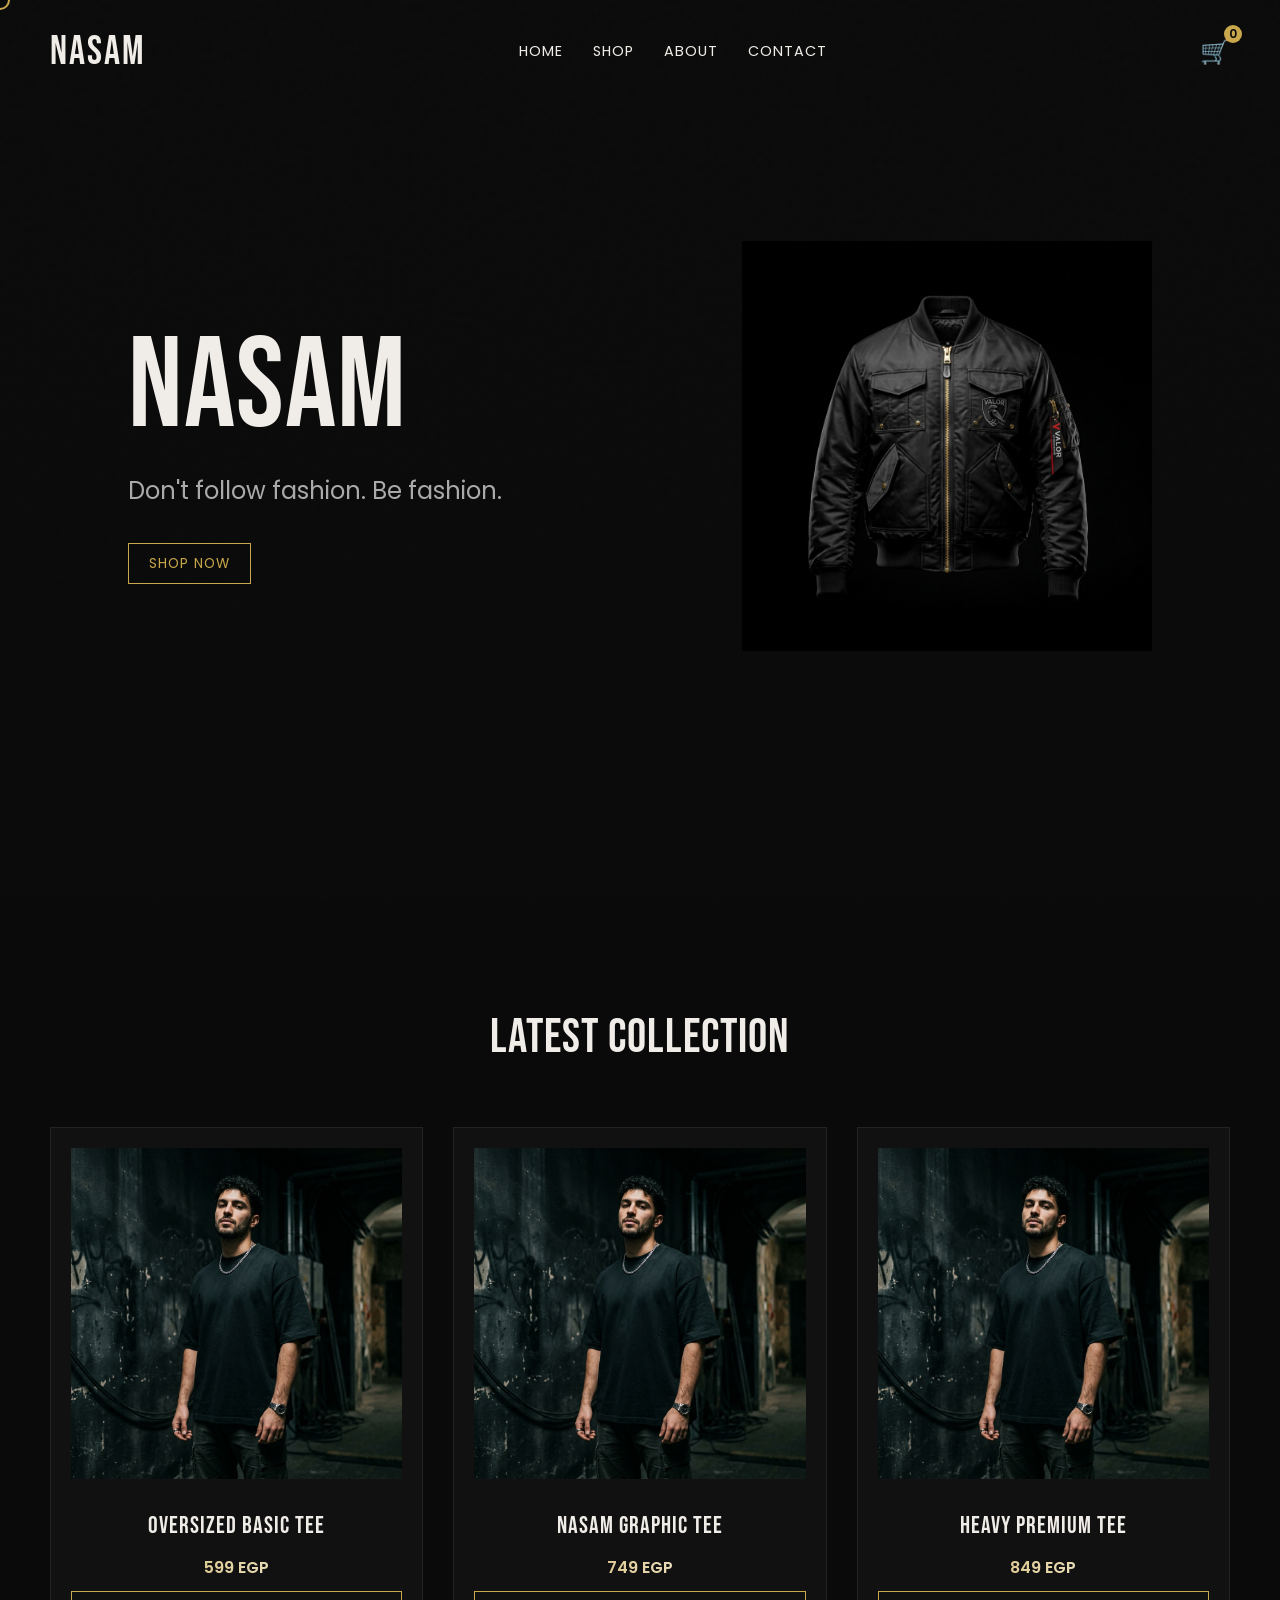
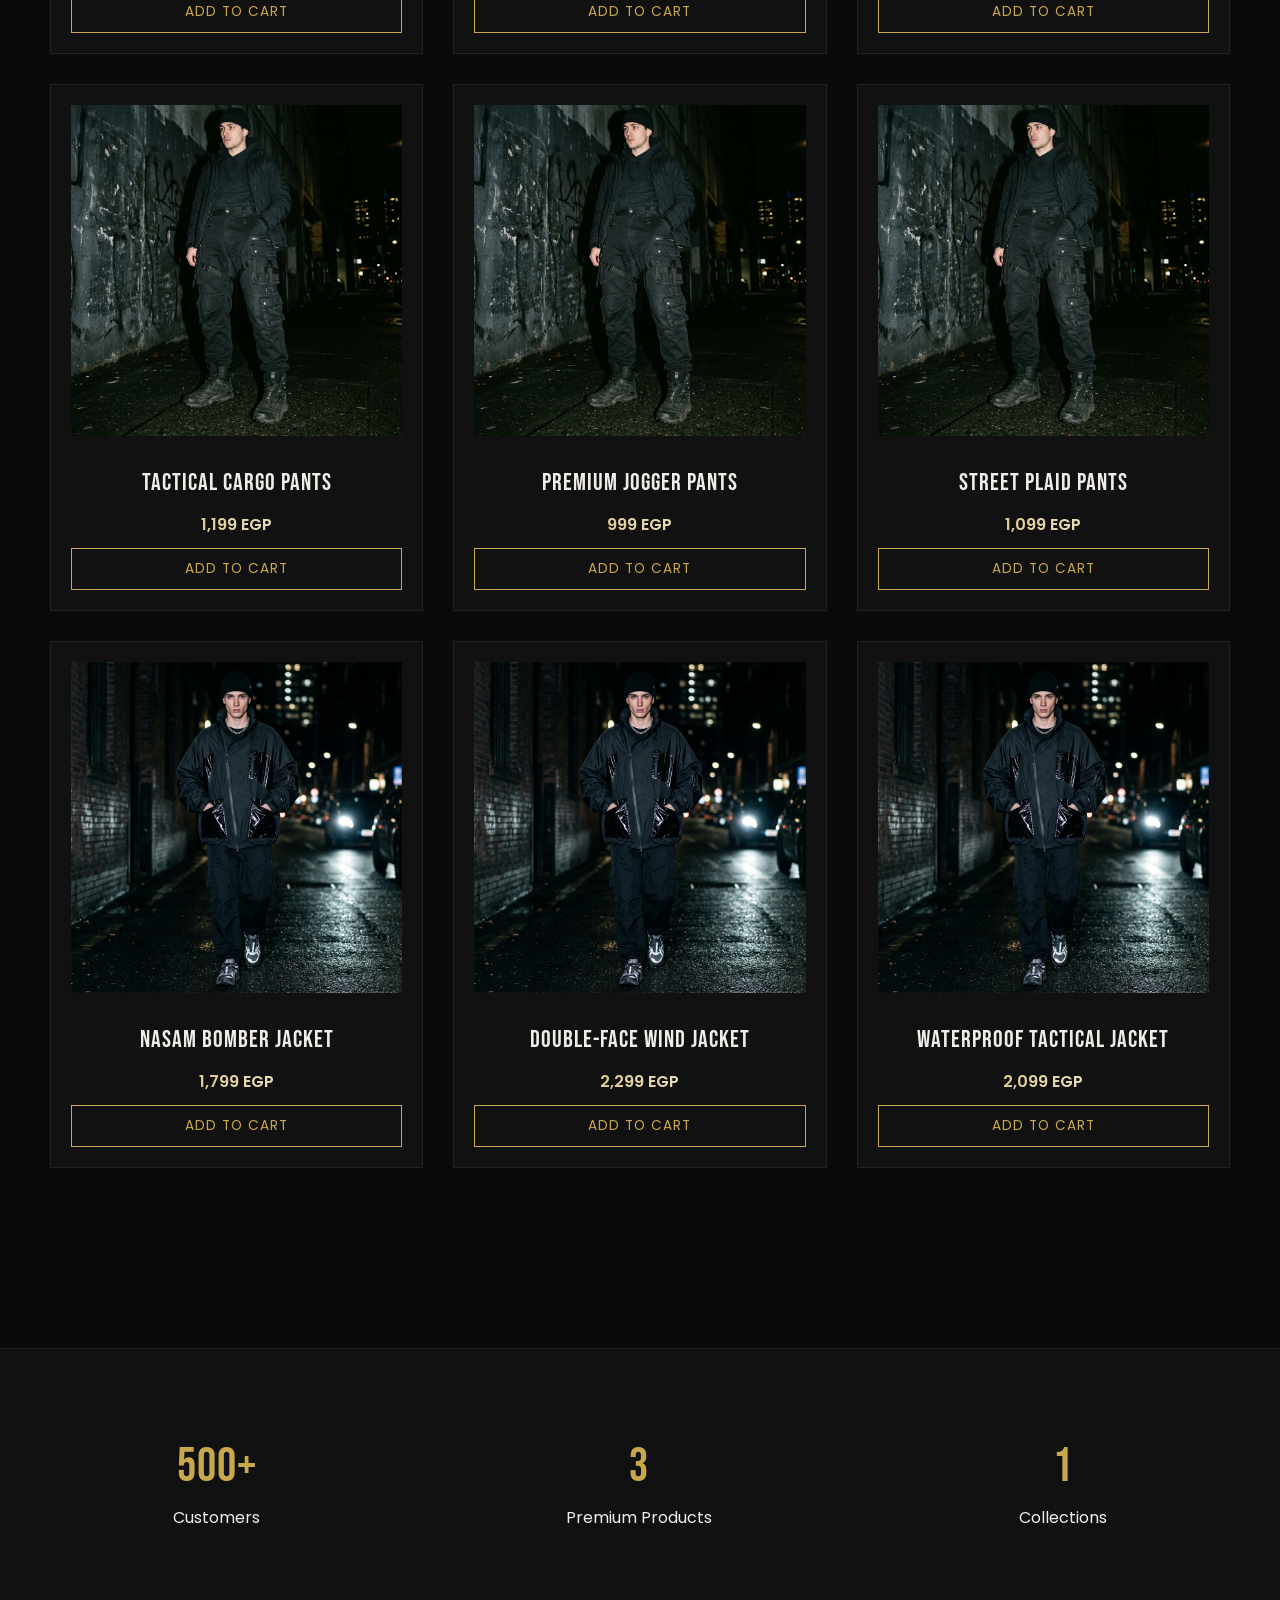
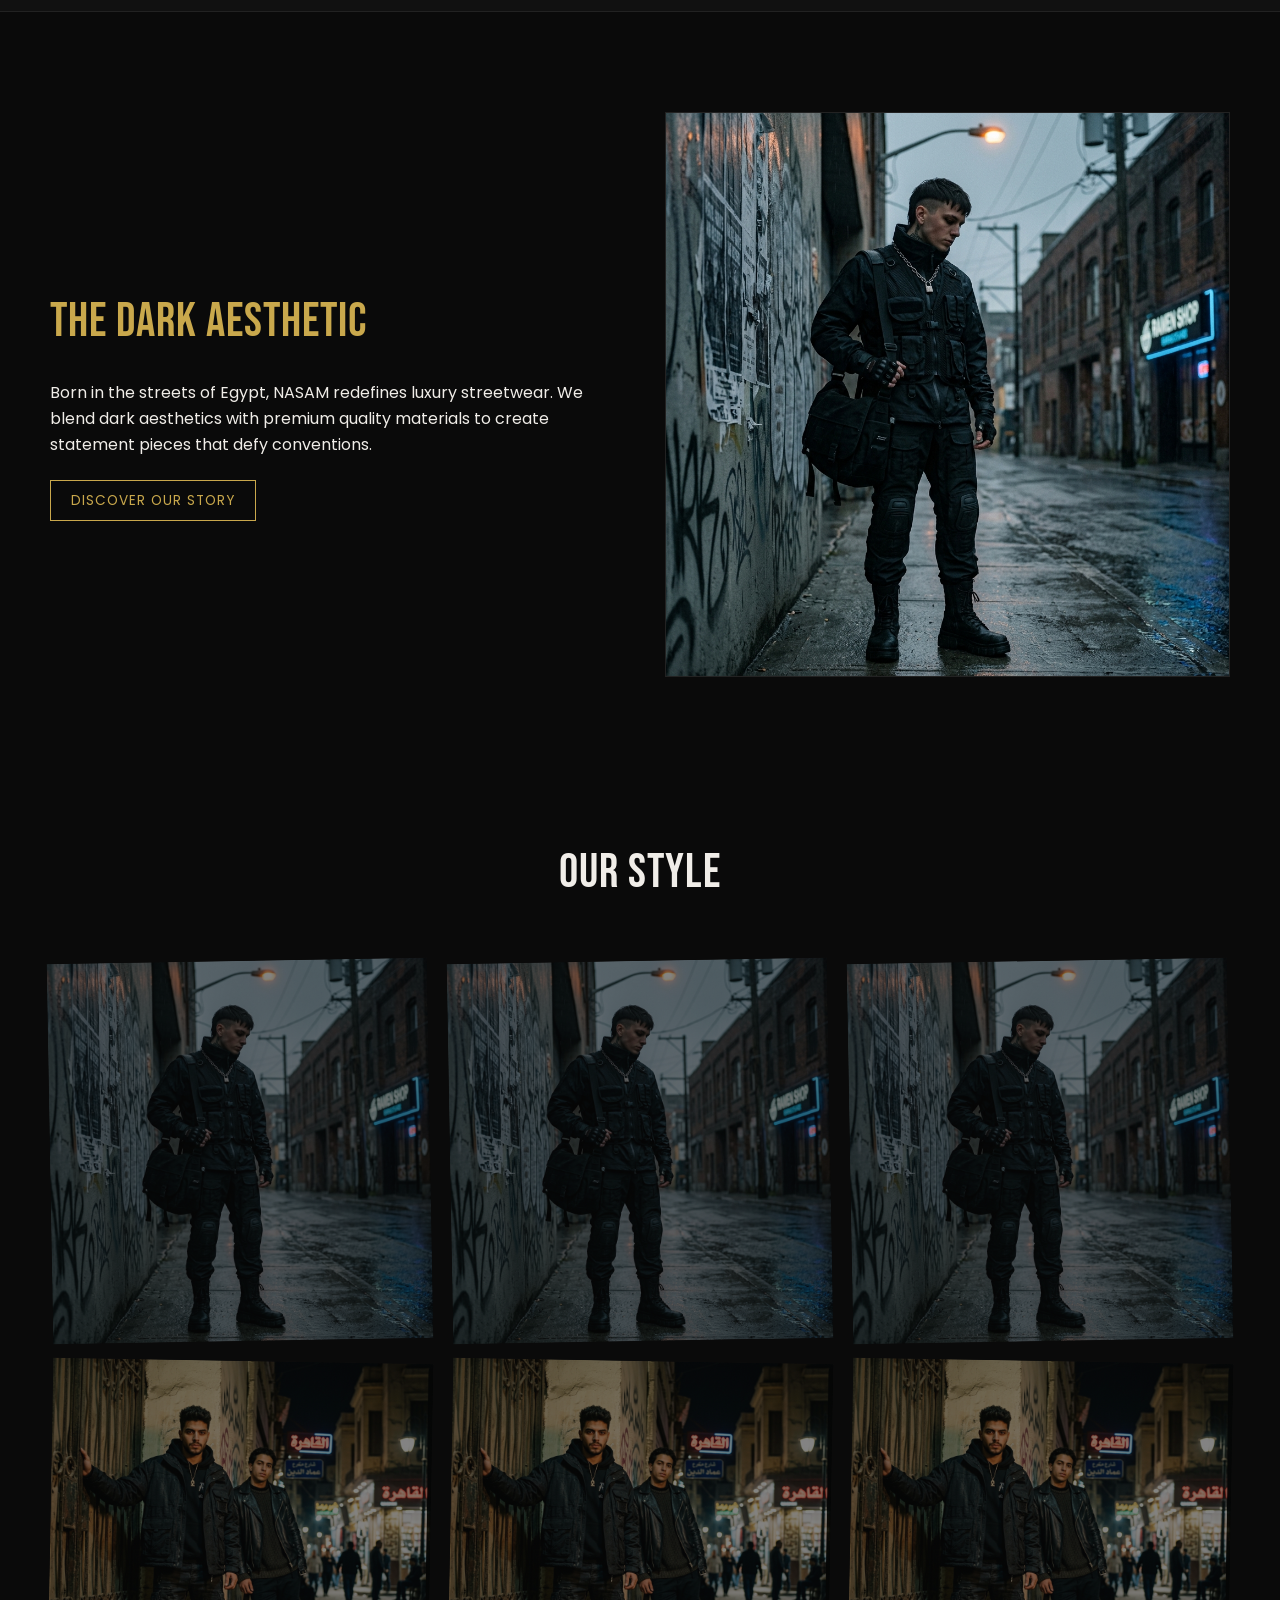
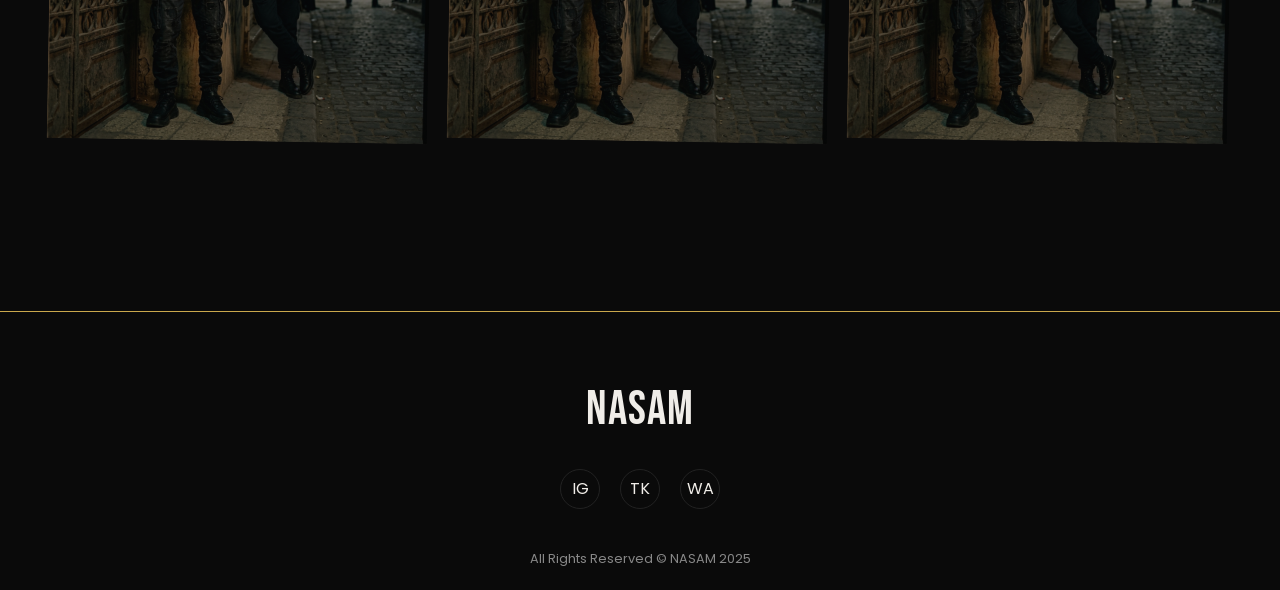
==== index.html @ d8bcb2f9 "first commit" ====
<!DOCTYPE html>
<html lang="en" dir="ltr">
<head>
  <meta charset="UTF-8">
  <meta name="viewport" content="width=device-width, initial-scale=1.0">
  <title>NASAM | Dark Luxury Streetwear</title>
  <meta name="description" content="Egyptian luxury streetwear brand. Don't follow fashion. Be fashion.">
  <link rel="stylesheet" href="css/main.css">
  <link rel="stylesheet" href="css/animations.css">
  <style>
    /* Homepage Specific */
    .hero {
      height: 100vh;
      display: flex;
      align-items: center;
      justify-content: space-between;
      padding: 0 10%;
      position: relative;
      overflow: hidden;
      background: linear-gradient(rgba(10,10,10,0.7), rgba(10,10,10,0.9)), url('data:image/svg+xml,%3Csvg viewBox="0 0 200 200" xmlns="http://www.w3.org/2000/svg"%3E%3Cfilter id="noiseFilter"%3E%3CfeTurbulence type="fractalNoise" baseFrequency="0.65" numOctaves="3" stitchTiles="stitch"/%3E%3C/filter%3E%3Crect width="100%25" height="100%25" filter="url(%23noiseFilter)" opacity="0.05"/%3E%3C/svg%3E') repeat, #0a0a0a;
    }
    
    .hero-content {
      z-index: 2;
      max-width: 600px;
    }
    
    .hero-content h1 {
      font-size: 8rem;
      line-height: 1;
      margin-bottom: 20px;
    }
    
    .hero-content p {
      font-size: 1.5rem;
      margin-bottom: 40px;
      color: #aaa;
    }
    
    .hero-img {
      z-index: 2;
      width: 40%;
      max-width: 500px;
    }
    
    /* Stats Bar */
    .stats-bar {
      display: flex;
      justify-content: space-around;
      padding: 80px 20px;
      background: var(--card);
      border-top: 1px solid var(--border);
      border-bottom: 1px solid var(--border);
    }
    
    .stat-item {
      text-align: center;
    }
    
    .stat-item h3 {
      font-size: 3rem;
      color: var(--accent);
    }
    
    /* Lookbook Grid */
    .lookbook-grid {
      columns: 3 300px;
      column-gap: 20px;
      padding: 0 50px 100px;
      max-width: 1400px;
      margin: 0 auto;
    }
    
    .lookbook-item {
      break-inside: avoid;
      margin-bottom: 20px;
      position: relative;
      overflow: hidden;
    }
    
    .lookbook-item img {
      width: 100%;
      display: block;
      transition: transform 0.4s ease;
    }
    
    .lookbook-overlay {
      position: absolute;
      top: 0;
      left: 0;
      width: 100%;
      height: 100%;
      background: rgba(10,10,10,0.5);
      transition: opacity 0.3s ease;
    }
    
    .lookbook-item:hover .lookbook-overlay {
      opacity: 0;
    }
    
    .lookbook-item:nth-child(even) { transform: rotate(1deg); }
    .lookbook-item:nth-child(odd) { transform: rotate(-1deg); }
  </style>
</head>
<body>
  <div id="cursor"></div>

  <!-- Navbar -->
  <nav class="navbar">
    <div class="nav-brand"><a href="index.html">NASAM</a></div>
    <div class="nav-links">
      <a href="index.html">Home</a>
      <a href="pages/shop.html">Shop</a>
      <a href="pages/about.html">About</a>
      <a href="pages/contact.html">Contact</a>
    </div>
    <div class="nav-right">
      <div class="cart-icon">
        🛒
        <span class="cart-badge">0</span>
      </div>
    </div>
  </nav>

  <!-- Hero Section -->
  <section class="hero">
    <div class="hero-content reveal">
      <h1 class="brand-font glitch-anim">NASAM</h1>
      <p>Don't follow fashion. Be fashion.</p>
      <a href="pages/shop.html" class="btn">Shop Now</a>
    </div>
    <div class="hero-img float-anim reveal">
      <!-- Suggested dimension: 800x800px transparent PNG -->
      <img src="images/hero/hero-product.png" alt="NASAM Floating Jacket" style="width:100%;">
    </div>
  </section>

  <!-- Featured Products -->
  <section style="padding: 100px 0;">
    <h2 class="brand-font" style="text-align: center; font-size: 3rem; margin-bottom: 50px;">Latest Collection</h2>
    <div class="shop-grid">
      <!-- T-Shirts -->
      <div class="product-card reveal" data-id="ts1">
        <div class="product-img-wrapper">
          <!-- Suggested: 600x800px -->
          <img src="images/products/tshirts/tshirt-1.png" alt="Oversized Basic Tee">
        </div>
        <div class="product-info">
          <h3 class="product-title">Oversized Basic Tee</h3>
          <span class="product-price shimmer-text">599 EGP</span>
          <button class="btn add-to-cart">Add to Cart</button>
        </div>
      </div>
      
      <div class="product-card reveal" data-id="ts2">
        <div class="product-img-wrapper">
          <img src="images/products/tshirts/tshirt-2.png" alt="NASAM Graphic Tee">
        </div>
        <div class="product-info">
          <h3 class="product-title">NASAM Graphic Tee</h3>
          <span class="product-price shimmer-text">749 EGP</span>
          <button class="btn add-to-cart">Add to Cart</button>
        </div>
      </div>
      
      <div class="product-card reveal" data-id="ts3">
        <div class="product-img-wrapper">
          <img src="images/products/tshirts/tshirt-3.png" alt="Heavy Premium Tee">
        </div>
        <div class="product-info">
          <h3 class="product-title">Heavy Premium Tee</h3>
          <span class="product-price shimmer-text">849 EGP</span>
          <button class="btn add-to-cart">Add to Cart</button>
        </div>
      </div>

      <!-- Pants -->
      <div class="product-card reveal" data-id="p1">
        <div class="product-img-wrapper">
          <img src="images/products/pants/pants-1.png" alt="Tactical Cargo Pants">
        </div>
        <div class="product-info">
          <h3 class="product-title">Tactical Cargo Pants</h3>
          <span class="product-price shimmer-text">1,199 EGP</span>
          <button class="btn add-to-cart">Add to Cart</button>
        </div>
      </div>
      
      <div class="product-card reveal" data-id="p2">
        <div class="product-img-wrapper">
          <img src="images/products/pants/pants-2.png" alt="Premium Jogger Pants">
        </div>
        <div class="product-info">
          <h3 class="product-title">Premium Jogger Pants</h3>
          <span class="product-price shimmer-text">999 EGP</span>
          <button class="btn add-to-cart">Add to Cart</button>
        </div>
      </div>

      <div class="product-card reveal" data-id="p3">
        <div class="product-img-wrapper">
          <img src="images/products/pants/pants-3.png" alt="Street Plaid Pants">
        </div>
        <div class="product-info">
          <h3 class="product-title">Street Plaid Pants</h3>
          <span class="product-price shimmer-text">1,099 EGP</span>
          <button class="btn add-to-cart">Add to Cart</button>
        </div>
      </div>

      <!-- Jackets -->
      <div class="product-card reveal" data-id="j1">
        <div class="product-img-wrapper">
          <img src="images/products/jackets/jacket-1.png" alt="NASAM Bomber Jacket">
        </div>
        <div class="product-info">
          <h3 class="product-title">NASAM Bomber Jacket</h3>
          <span class="product-price shimmer-text">1,799 EGP</span>
          <button class="btn add-to-cart">Add to Cart</button>
        </div>
      </div>

      <div class="product-card reveal" data-id="j2">
        <div class="product-img-wrapper">
          <img src="images/products/jackets/jacket-2.png" alt="Double-Face Wind Jacket">
        </div>
        <div class="product-info">
          <h3 class="product-title">Double-Face Wind Jacket</h3>
          <span class="product-price shimmer-text">2,299 EGP</span>
          <button class="btn add-to-cart">Add to Cart</button>
        </div>
      </div>

      <div class="product-card reveal" data-id="j3">
        <div class="product-img-wrapper">
          <img src="images/products/jackets/jacket-3.png" alt="Waterproof Tactical Jacket">
        </div>
        <div class="product-info">
          <h3 class="product-title">Waterproof Tactical Jacket</h3>
          <span class="product-price shimmer-text">2,099 EGP</span>
          <button class="btn add-to-cart">Add to Cart</button>
        </div>
      </div>
    </div>
  </section>

  <!-- Stats Bar -->
  <section class="stats-bar reveal">
    <div class="stat-item">
      <h3 class="brand-font"><span class="counter-number" data-target="500" data-suffix="+">0</span></h3>
      <p>Customers</p>
    </div>
    <div class="stat-item">
      <h3 class="brand-font"><span class="counter-number" data-target="9">0</span></h3>
      <p>Premium Products</p>
    </div>
    <div class="stat-item">
      <h3 class="brand-font"><span class="counter-number" data-target="3">0</span></h3>
      <p>Collections</p>
    </div>
  </section>

  <!-- About Teaser -->
  <section class="reveal" style="padding: 100px 50px; max-width: 1400px; margin: 0 auto; display: flex; gap: 50px; align-items: center;">
    <div style="flex: 1;">
      <h2 class="brand-font" style="font-size: 3rem; color: var(--accent); margin-bottom: 20px;">The Dark Aesthetic</h2>
      <p style="margin-bottom: 30px;">Born in the streets of Egypt, NASAM redefines luxury streetwear. We blend dark aesthetics with premium quality materials to create statement pieces that defy conventions.</p>
      <a href="pages/about.html" class="btn">Discover Our Story</a>
    </div>
    <div style="flex: 1;">
      <!-- Suggested: 800x600px editorial -->
      <img src="images/lookbook/look-1.jpg" alt="NASAM Editorial" style="width: 100%; border: 1px solid var(--border);">
    </div>
  </section>

  <!-- Lookbook Grid -->
  <section style="padding: 50px 0;">
    <h2 class="brand-font reveal" style="text-align: center; font-size: 3rem; margin-bottom: 50px;">Our Style</h2>
    <div class="lookbook-grid reveal">
      <!-- Suggested: masonry grid mixing portrait and landscape shots -->
      <div class="lookbook-item"><img src="images/lookbook/look-1.jpg" alt="Look 1"><div class="lookbook-overlay"></div></div>
      <div class="lookbook-item"><img src="images/lookbook/look-2.jpg" alt="Look 2"><div class="lookbook-overlay"></div></div>
      <div class="lookbook-item"><img src="images/lookbook/look-3.jpg" alt="Look 3"><div class="lookbook-overlay"></div></div>
      <div class="lookbook-item"><img src="images/lookbook/look-4.jpg" alt="Look 4"><div class="lookbook-overlay"></div></div>
      <div class="lookbook-item"><img src="images/lookbook/look-5.jpg" alt="Look 5"><div class="lookbook-overlay"></div></div>
      <div class="lookbook-item"><img src="images/lookbook/look-6.jpg" alt="Look 6"><div class="lookbook-overlay"></div></div>
    </div>
  </section>

  <!-- Footer -->
  <footer class="footer">
    <h2 class="footer-brand brand-font">NASAM</h2>
    <div class="footer-socials">
      <a href="#">IG</a>
      <a href="#">TK</a>
      <a href="#">WA</a>
    </div>
    <div class="footer-bottom">
      All Rights Reserved &copy; NASAM 2025
    </div>
  </footer>

  <!-- Cart Drawer -->
  <div class="cart-overlay"></div>
  <div class="cart-drawer">
    <div class="cart-header">
      <h2 class="brand-font">Your Cart</h2>
      <button class="close-cart">&times;</button>
    </div>
    <div class="cart-items"></div>
    <div class="cart-footer">
      <div class="cart-total">
        <span>Total</span>
        <span class="total-amount">0 EGP</span>
      </div>
      <button class="btn checkout-btn">Checkout</button>
    </div>
  </div>

  <script src="js/main.js"></script>
  <script src="js/animations.js"></script>
  <script src="js/cart.js"></script>
</body>
</html>
---- css/main.css ----
@import url('https://fonts.googleapis.com/css2?family=Bebas+Neue&family=Poppins:wght@300;400;500;600&display=swap');

:root {
  --primary: #0a0a0a;
  --accent: #c9a84c;
  --text: #f0ede8;
  --card: #111111;
  --border: #222222;
}

* {
  margin: 0;
  padding: 0;
  box-sizing: border-box;
  cursor: none; /* For custom cursor */
}

body {
  background-color: var(--primary);
  color: var(--text);
  font-family: 'Poppins', sans-serif;
  overflow-x: hidden;
  line-height: 1.6;
}

h1, h2, h3, h4, h5, h6, .brand-font {
  font-family: 'Bebas Neue', sans-serif;
  font-weight: normal;
  letter-spacing: 1px;
}

a {
  color: var(--text);
  text-decoration: none;
  transition: color 0.3s ease;
}

a:hover {
  color: var(--accent);
}

/* Custom Cursor */
#cursor {
  position: fixed;
  top: 0;
  left: 0;
  width: 20px;
  height: 20px;
  border: 2px solid var(--accent);
  border-radius: 50%;
  pointer-events: none;
  transform: translate(-50%, -50%);
  z-index: 9999;
  transition: width 0.2s, height 0.2s, background-color 0.2s;
}

#cursor.active {
  width: 40px;
  height: 40px;
  background-color: rgba(201, 168, 76, 0.2);
}

/* Navbar */
.navbar {
  position: fixed;
  top: 0;
  width: 100%;
  padding: 20px 50px;
  display: flex;
  justify-content: space-between;
  align-items: center;
  z-index: 1000;
  transition: all 0.3s ease;
  background: transparent;
}

.navbar.scrolled {
  background: rgba(15, 15, 15, 0.9);
  backdrop-filter: blur(10px);
  padding: 15px 50px;
  border-bottom: 1px solid var(--border);
}

.nav-brand {
  font-family: 'Bebas Neue', sans-serif;
  font-size: 2.5rem;
  color: var(--text);
  letter-spacing: 2px;
}

.nav-links {
  display: flex;
  gap: 30px;
}

.nav-links a {
  font-size: 0.9rem;
  text-transform: uppercase;
  letter-spacing: 1px;
}

.nav-right {
  display: flex;
  align-items: center;
}

.cart-icon {
  position: relative;
  font-size: 1.5rem;
  cursor: pointer;
}

.cart-badge {
  position: absolute;
  top: -8px;
  right: -12px;
  background: var(--accent);
  color: var(--primary);
  font-size: 0.75rem;
  font-weight: 600;
  width: 18px;
  height: 18px;
  border-radius: 50%;
  display: flex;
  align-items: center;
  justify-content: center;
}

/* Footer */
.footer {
  background: var(--primary);
  border-top: 1px solid var(--accent);
  padding: 60px 20px 20px;
  text-align: center;
}

.footer-brand {
  font-size: 3rem;
  margin-bottom: 20px;
  color: var(--text);
}

.footer-socials {
  display: flex;
  justify-content: center;
  gap: 20px;
  margin-bottom: 40px;
}

.footer-socials a {
  width: 40px;
  height: 40px;
  border: 1px solid var(--border);
  border-radius: 50%;
  display: flex;
  align-items: center;
  justify-content: center;
}

.footer-socials a:hover {
  border-color: var(--accent);
  color: var(--accent);
}

.footer-bottom {
  font-size: 0.8rem;
  color: #888;
}

/* Product Card Shared */
.product-card {
  background: var(--card);
  border: 1px solid var(--border);
  padding: 20px;
  text-align: center;
  position: relative;
  overflow: hidden;
  transform-style: preserve-3d;
}

.product-img-wrapper {
  overflow: hidden;
  margin-bottom: 20px;
}

.product-card img {
  width: 100%;
  height: auto;
  transition: transform 0.4s ease;
}

.product-card:hover img {
  transform: scale(1.05);
}

.product-info {
  display: flex;
  flex-direction: column;
  gap: 10px;
}

.product-title {
  font-family: 'Bebas Neue', sans-serif;
  font-size: 1.5rem;
  letter-spacing: 1px;
}

.product-price {
  color: var(--accent);
  font-weight: 600;
  position: relative;
  display: inline-block;
  overflow: hidden;
}

.btn {
  background: transparent;
  border: 1px solid var(--accent);
  color: var(--accent);
  padding: 10px 20px;
  text-transform: uppercase;
  font-family: 'Poppins', sans-serif;
  font-size: 0.85rem;
  letter-spacing: 1px;
  cursor: pointer;
  transition: all 0.3s ease;
  position: relative;
  overflow: hidden;
}

.btn:hover {
  background: var(--accent);
  color: var(--primary);
}

/* Cart Drawer */
.cart-overlay {
  position: fixed;
  top: 0;
  left: 0;
  width: 100%;
  height: 100%;
  background: rgba(0,0,0,0.7);
  z-index: 1001;
  opacity: 0;
  visibility: hidden;
  transition: all 0.3s ease;
}

.cart-overlay.active {
  opacity: 1;
  visibility: visible;
}

.cart-drawer {
  position: fixed;
  top: 0;
  right: -400px;
  width: 400px;
  max-width: 100%;
  height: 100vh;
  background: var(--card);
  border-left: 1px solid var(--border);
  z-index: 1002;
  padding: 30px;
  display: flex;
  flex-direction: column;
  transition: right 0.3s ease;
}

.cart-drawer.active {
  right: 0;
}

.cart-header {
  display: flex;
  justify-content: space-between;
  align-items: center;
  margin-bottom: 30px;
  border-bottom: 1px solid var(--border);
  padding-bottom: 15px;
}

.cart-header h2 {
  font-size: 2rem;
}

.close-cart {
  background: none;
  border: none;
  color: var(--text);
  font-size: 2rem;
  cursor: pointer;
}

.cart-items {
  flex: 1;
  overflow-y: auto;
  display: flex;
  flex-direction: column;
  gap: 20px;
}

.cart-item {
  display: flex;
  gap: 15px;
  align-items: center;
  border-bottom: 1px solid var(--border);
  padding-bottom: 15px;
}

.cart-item img {
  width: 60px;
  height: 60px;
  object-fit: cover;
}

.cart-item-details {
  flex: 1;
}

.cart-item-title {
  font-family: 'Bebas Neue', sans-serif;
  font-size: 1.2rem;
}

.cart-item-price {
  color: var(--accent);
  font-size: 0.9rem;
}

.cart-item-actions {
  display: flex;
  align-items: center;
  gap: 10px;
}

.cart-item-actions button {
  background: none;
  border: 1px solid var(--border);
  color: var(--text);
  width: 25px;
  height: 25px;
  cursor: pointer;
}

.cart-footer {
  margin-top: 20px;
  border-top: 1px solid var(--border);
  padding-top: 20px;
}

.cart-total {
  display: flex;
  justify-content: space-between;
  font-size: 1.2rem;
  font-weight: 600;
  margin-bottom: 20px;
}

.checkout-btn {
  width: 100%;
  padding: 15px;
  font-size: 1rem;
}

.shop-grid {
  display: grid;
  grid-template-columns: repeat(auto-fill, minmax(300px, 1fr));
  gap: 30px;
  padding: 0 50px 80px;
  max-width: 1400px;
  margin: 0 auto;
}

@media (max-width: 768px) {
  .nav-links {
    display: none;
  }
  .shop-grid {
    padding: 0 20px 80px;
  }
}
---- css/animations.css ----
@keyframes float {
  0% { transform: translateY(0px); }
  50% { transform: translateY(-20px); }
  100% { transform: translateY(0px); }
}

@keyframes glitch {
  0% { text-shadow: 2px 0 red, -2px 0 blue; clip-path: inset(10% 0 80% 0); }
  20% { text-shadow: -2px 0 red, 2px 0 blue; clip-path: inset(80% 0 10% 0); }
  40% { text-shadow: 2px 0 red, -2px 0 blue; clip-path: inset(30% 0 40% 0); }
  60% { text-shadow: -2px 0 red, 2px 0 blue; clip-path: inset(50% 0 30% 0); }
  80% { text-shadow: 2px 0 red, -2px 0 blue; clip-path: inset(5% 0 90% 0); }
  100% { text-shadow: none; clip-path: inset(0 0 0 0); }
}

@keyframes shimmer {
  0% { background-position: -200% center; }
  100% { background-position: 200% center; }
}

@keyframes ripple {
  0% { transform: scale(0); opacity: 0.5; }
  100% { transform: scale(4); opacity: 0; }
}

@keyframes fadeUp {
  0% { opacity: 0; transform: translateY(40px); }
  100% { opacity: 1; transform: translateY(0); }
}

.float-anim {
  animation: float 3s ease-in-out infinite;
}

.glitch-anim {
  animation: glitch 1s linear forwards;
}

.shimmer-text {
  background: linear-gradient(90deg, var(--accent) 0%, #fff 50%, var(--accent) 100%);
  background-size: 200% auto;
  color: transparent;
  -webkit-background-clip: text;
  background-clip: text;
  animation: shimmer 3s linear infinite;
}

.reveal {
  opacity: 0;
  transform: translateY(40px);
  transition: opacity 0.8s ease, transform 0.8s ease;
}

.reveal.visible {
  opacity: 1;
  transform: translateY(0);
}

.ripple-effect {
  position: absolute;
  border-radius: 50%;
  background: rgba(201, 168, 76, 0.4);
  transform: scale(0);
  animation: ripple 0.6s linear;
  pointer-events: none;
}
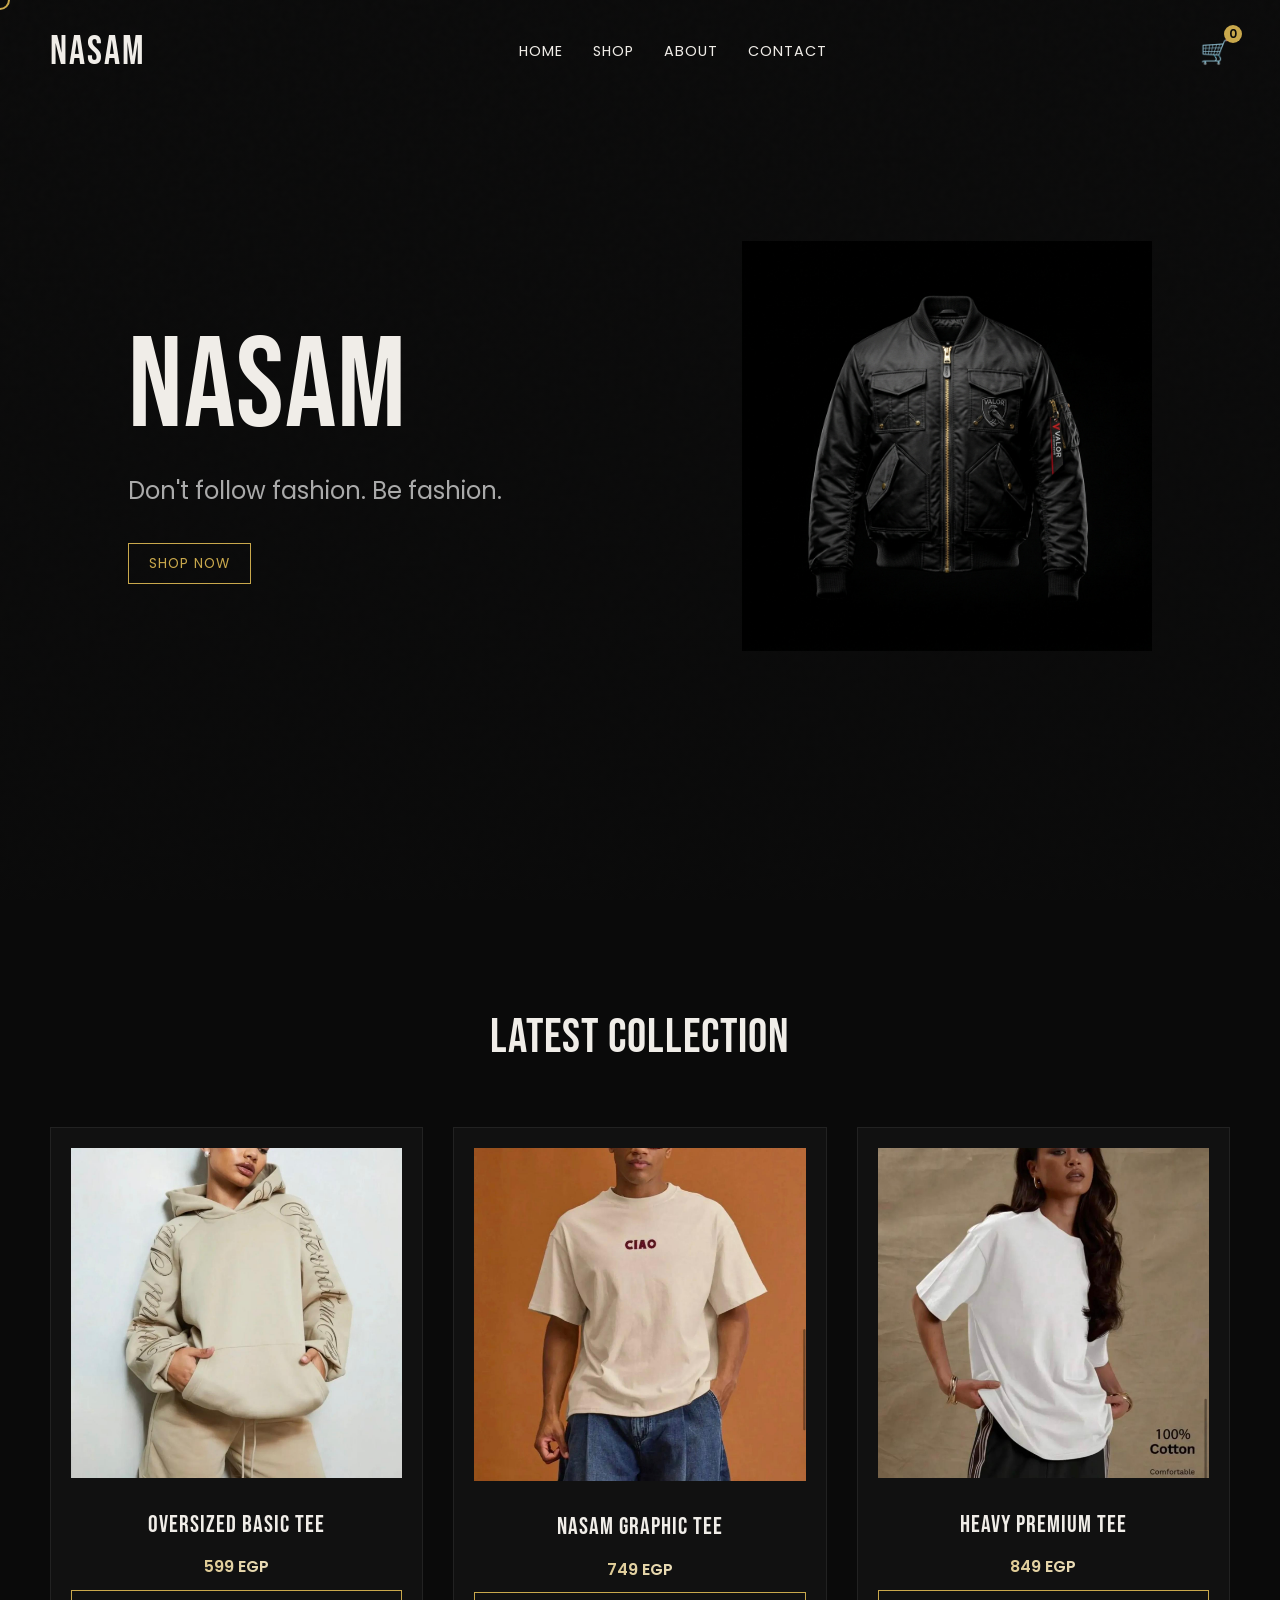
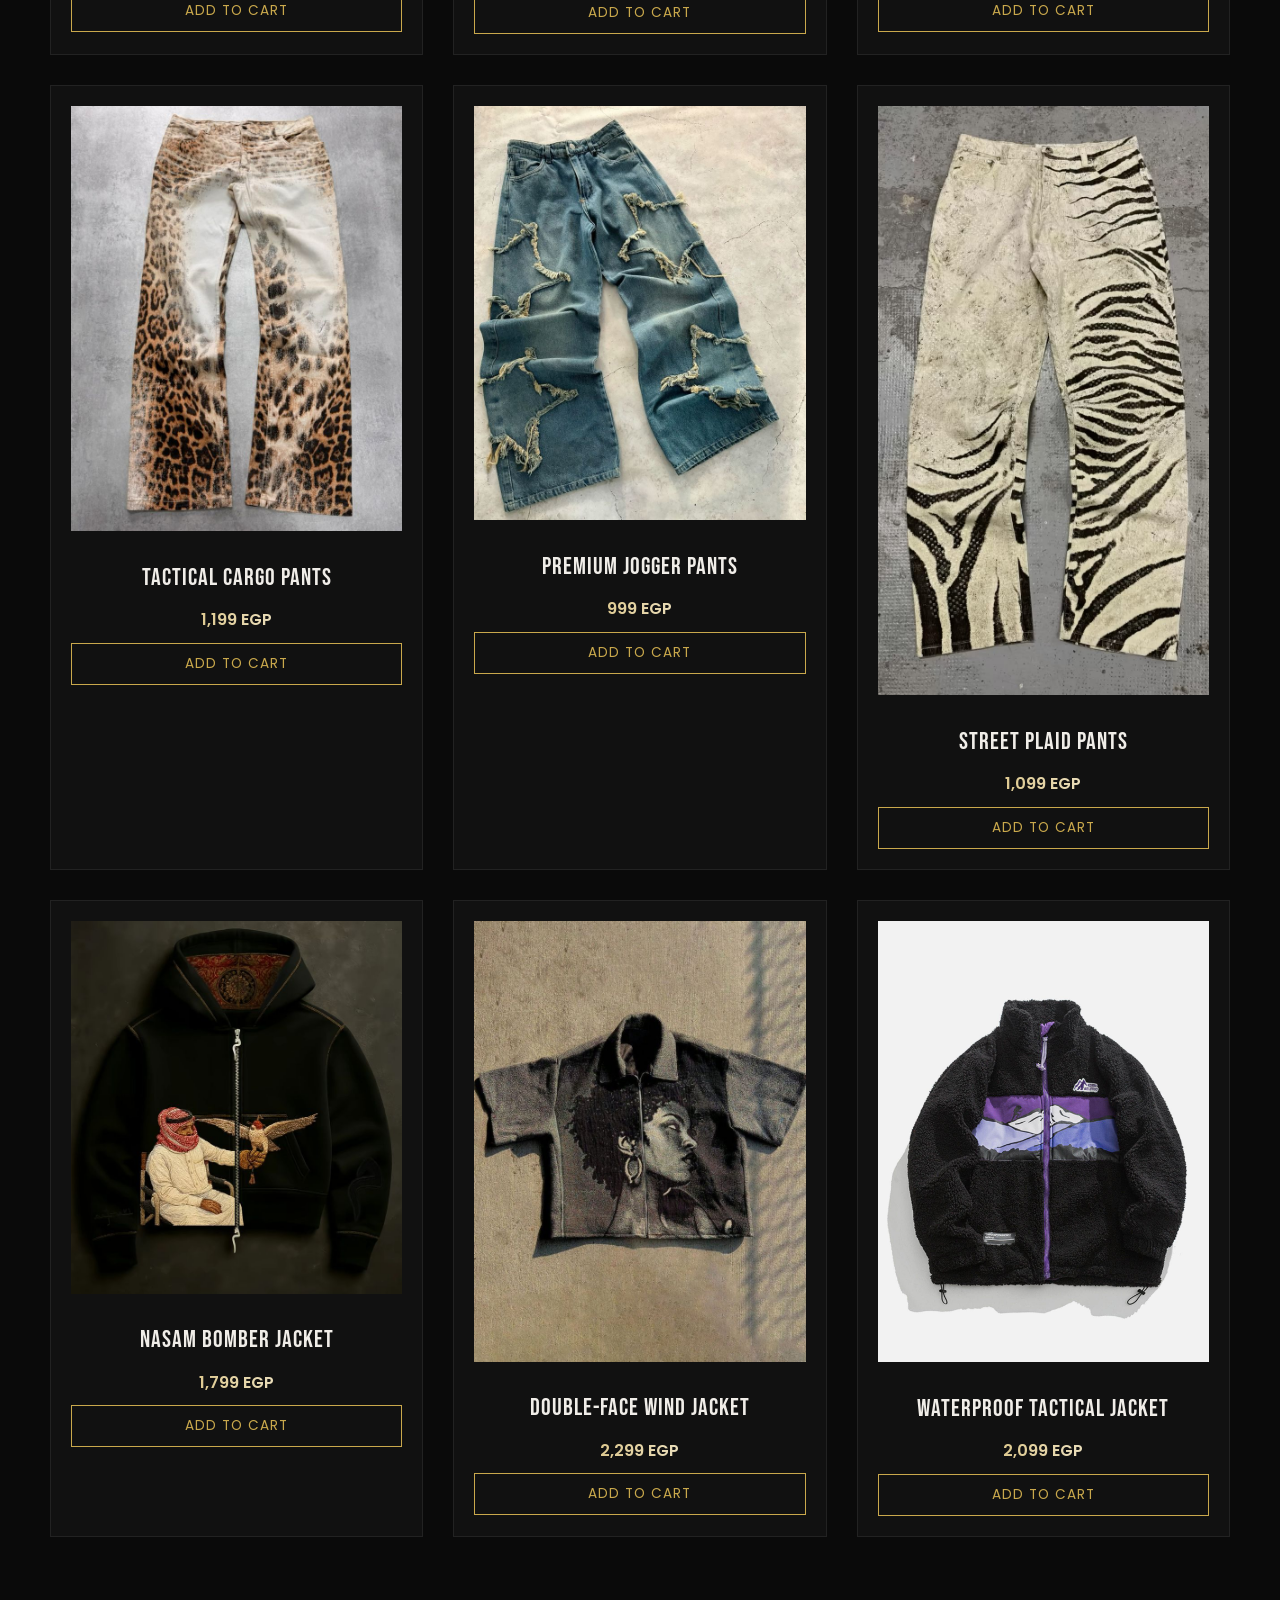
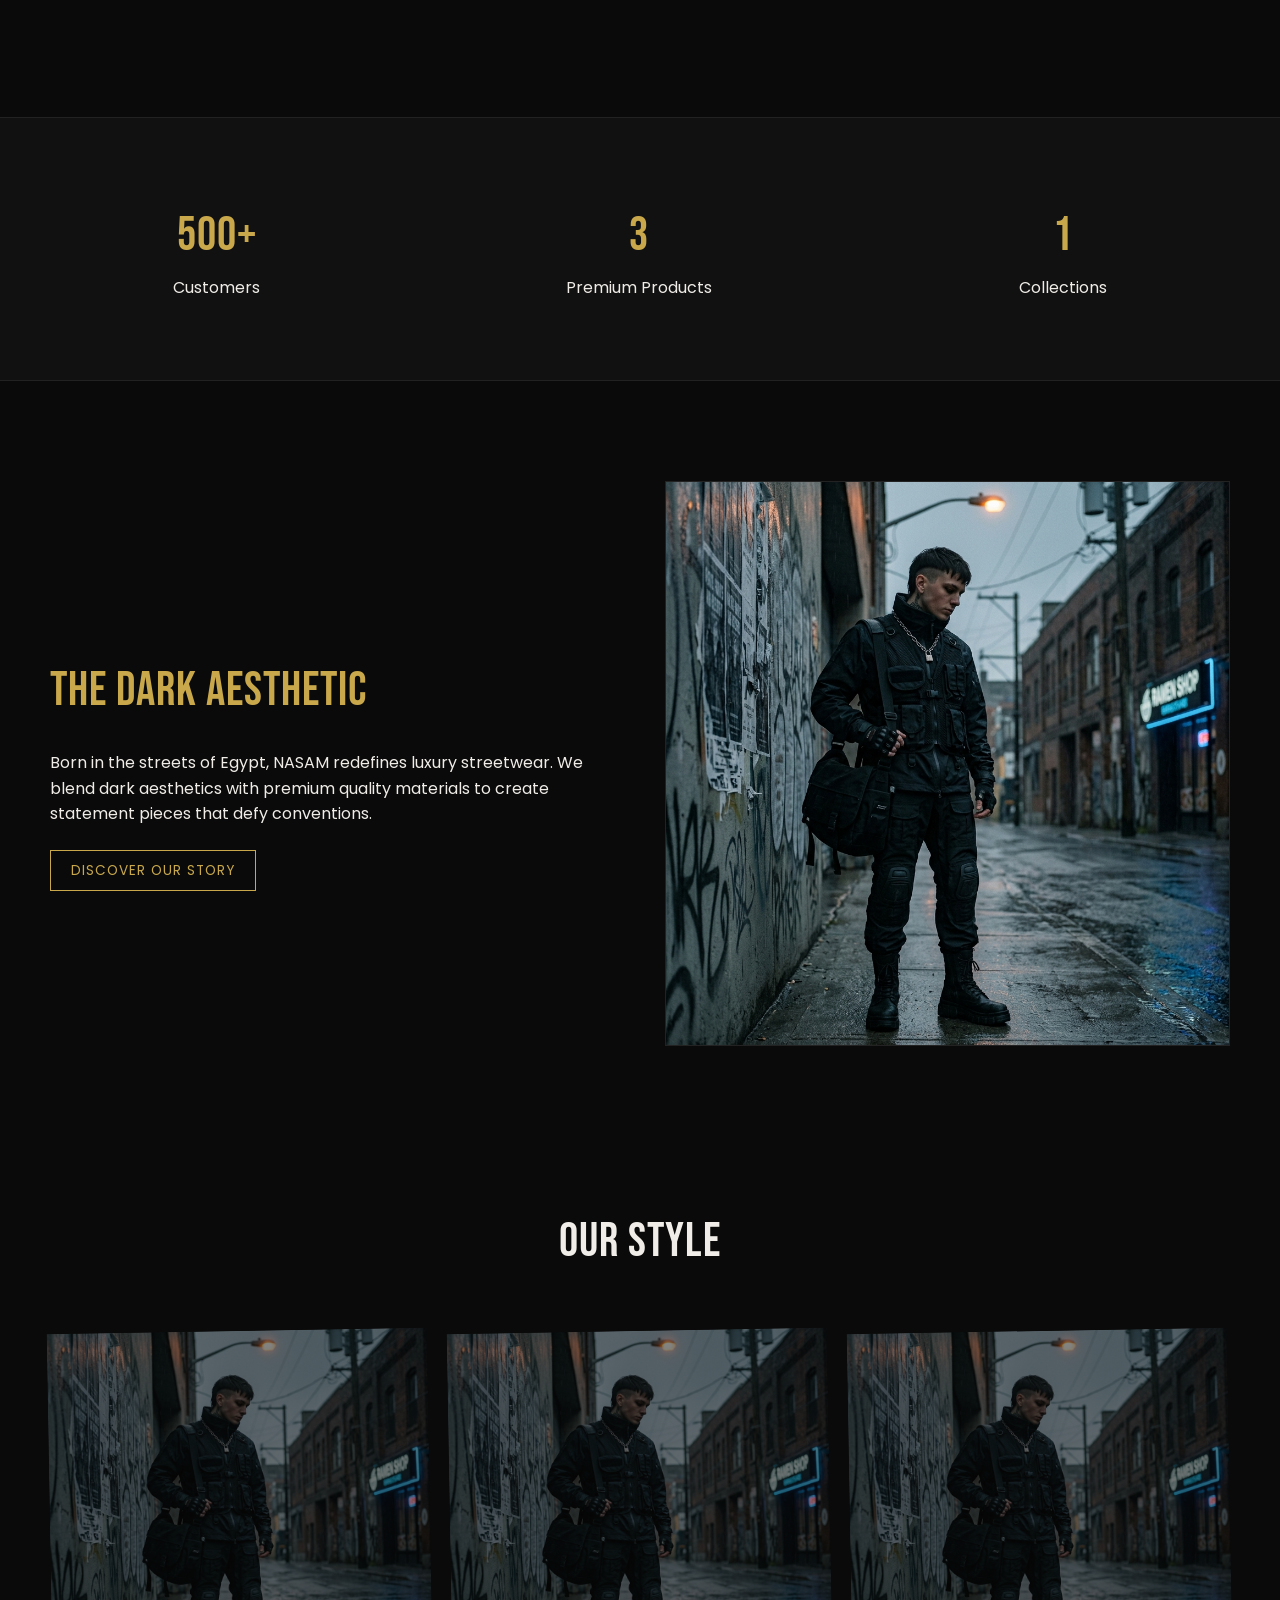
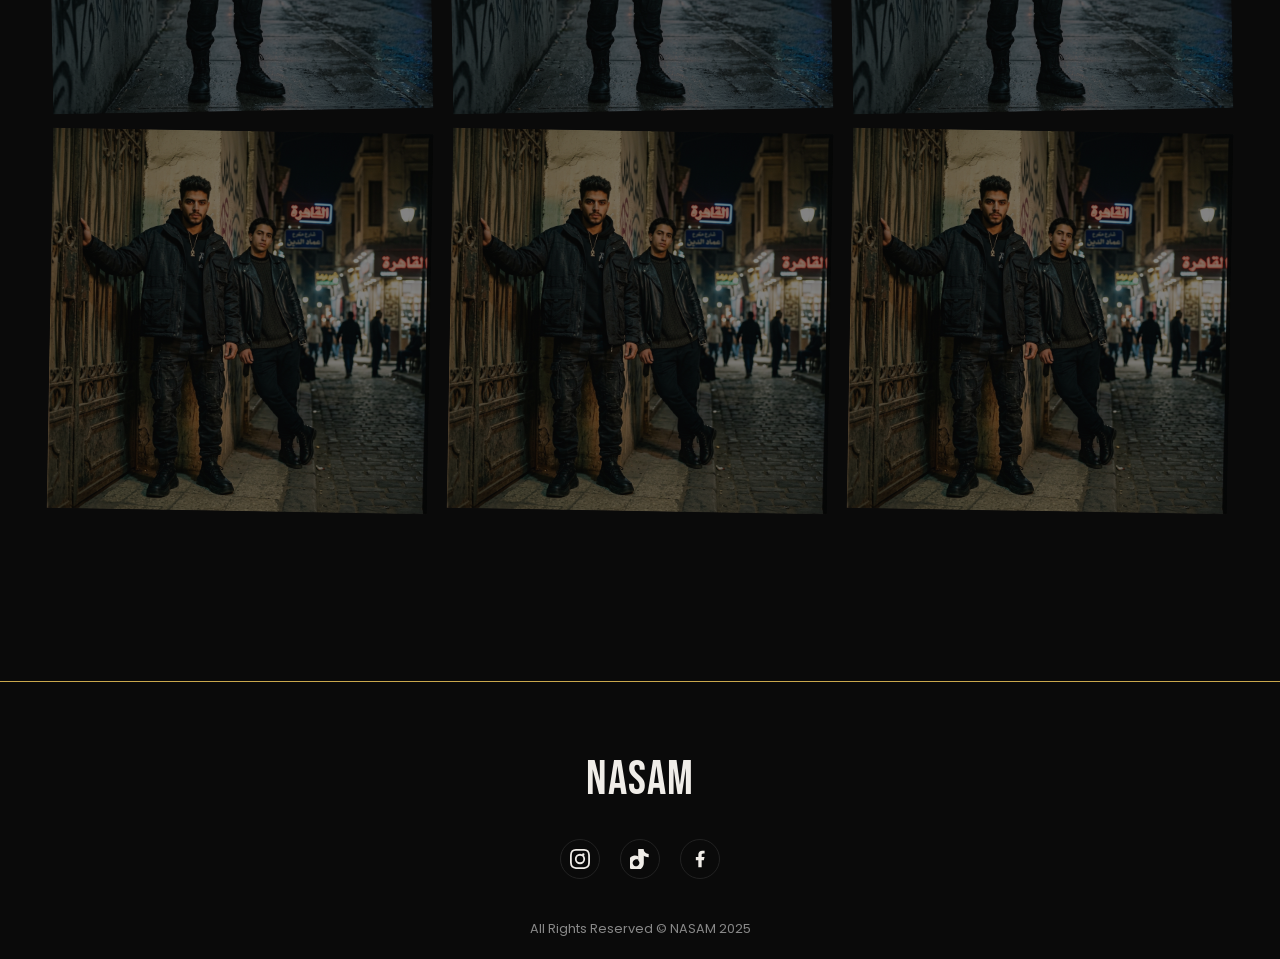
==== commit 7ac481a7: "feat: update product catalog with new assets and add social media links to footer" ====
--- a/index.html
+++ b/index.html
@@ -143,7 +143,7 @@
       <div class="product-card reveal" data-id="ts1">
         <div class="product-img-wrapper">
           <!-- Suggested: 600x800px -->
-          <img src="images/products/tshirts/tshirt-1.png" alt="Oversized Basic Tee">
+          <img src="images/products/tshirts/0578d26e-c712-48b1-87a6-30b4931d655f.jpeg" alt="Oversized Basic Tee">
         </div>
         <div class="product-info">
           <h3 class="product-title">Oversized Basic Tee</h3>
@@ -154,7 +154,7 @@
       
       <div class="product-card reveal" data-id="ts2">
         <div class="product-img-wrapper">
-          <img src="images/products/tshirts/tshirt-2.png" alt="NASAM Graphic Tee">
+          <img src="images/products/tshirts/3c5f3be0-0093-4390-9868-46877b4bcb9f.jpeg" alt="NASAM Graphic Tee">
         </div>
         <div class="product-info">
           <h3 class="product-title">NASAM Graphic Tee</h3>
@@ -165,7 +165,7 @@
       
       <div class="product-card reveal" data-id="ts3">
         <div class="product-img-wrapper">
-          <img src="images/products/tshirts/tshirt-3.png" alt="Heavy Premium Tee">
+          <img src="images/products/tshirts/7157a3c1-5c7e-4e31-adc2-62334d8f5726.jpeg" alt="Heavy Premium Tee">
         </div>
         <div class="product-info">
           <h3 class="product-title">Heavy Premium Tee</h3>
@@ -177,7 +177,7 @@
       <!-- Pants -->
       <div class="product-card reveal" data-id="p1">
         <div class="product-img-wrapper">
-          <img src="images/products/pants/pants-1.png" alt="Tactical Cargo Pants">
+          <img src="images/products/pants/7dbea3860ac34b82475547fa162d97b5.jpg" alt="Tactical Cargo Pants">
         </div>
         <div class="product-info">
           <h3 class="product-title">Tactical Cargo Pants</h3>
@@ -188,7 +188,7 @@
       
       <div class="product-card reveal" data-id="p2">
         <div class="product-img-wrapper">
-          <img src="images/products/pants/pants-2.png" alt="Premium Jogger Pants">
+          <img src="images/products/pants/9327fe51b45af29ec1e25e6becff5bf7.jpg" alt="Premium Jogger Pants">
         </div>
         <div class="product-info">
           <h3 class="product-title">Premium Jogger Pants</h3>
@@ -199,7 +199,7 @@
 
       <div class="product-card reveal" data-id="p3">
         <div class="product-img-wrapper">
-          <img src="images/products/pants/pants-3.png" alt="Street Plaid Pants">
+          <img src="images/products/pants/9d0a67dd61afa8cc46ed045e6b39af46.jpg" alt="Street Plaid Pants">
         </div>
         <div class="product-info">
           <h3 class="product-title">Street Plaid Pants</h3>
@@ -211,7 +211,7 @@
       <!-- Jackets -->
       <div class="product-card reveal" data-id="j1">
         <div class="product-img-wrapper">
-          <img src="images/products/jackets/jacket-1.png" alt="NASAM Bomber Jacket">
+          <img src="images/products/jackets/06e3613f6ea71c3d3ffe346e85759129.jpg" alt="NASAM Bomber Jacket">
         </div>
         <div class="product-info">
           <h3 class="product-title">NASAM Bomber Jacket</h3>
@@ -222,7 +222,7 @@
 
       <div class="product-card reveal" data-id="j2">
         <div class="product-img-wrapper">
-          <img src="images/products/jackets/jacket-2.png" alt="Double-Face Wind Jacket">
+          <img src="images/products/jackets/749bfe5e7eb236b6738c7754865e1b38.jpg" alt="Double-Face Wind Jacket">
         </div>
         <div class="product-info">
           <h3 class="product-title">Double-Face Wind Jacket</h3>
@@ -233,7 +233,7 @@
 
       <div class="product-card reveal" data-id="j3">
         <div class="product-img-wrapper">
-          <img src="images/products/jackets/jacket-3.png" alt="Waterproof Tactical Jacket">
+          <img src="images/products/jackets/f8ed4553db967bd69e9d618e5160c749.jpg" alt="Waterproof Tactical Jacket">
         </div>
         <div class="product-info">
           <h3 class="product-title">Waterproof Tactical Jacket</h3>
@@ -291,9 +291,15 @@
   <footer class="footer">
     <h2 class="footer-brand brand-font">NASAM</h2>
     <div class="footer-socials">
-      <a href="#">IG</a>
-      <a href="#">TK</a>
-      <a href="#">WA</a>
+      <a href="https://www.instagram.com/nasam9872?igsh=cDNyd2JxZ2IyNzN5&utm_source=qr" target="_blank" rel="noopener noreferrer" title="Instagram">
+        <svg width="20" height="20" fill="currentColor" viewBox="0 0 24 24"><path d="M12 2.163c3.204 0 3.584.012 4.85.07 3.252.148 4.771 1.691 4.919 4.919.058 1.265.069 1.645.069 4.849 0 3.205-.012 3.584-.069 4.849-.149 3.225-1.664 4.771-4.919 4.919-1.266.058-1.644.07-4.85.07-3.204 0-3.584-.012-4.849-.07-3.26-.149-4.771-1.699-4.919-4.92-.058-1.265-.07-1.644-.07-4.849 0-3.204.013-3.583.07-4.849.149-3.227 1.664-4.771 4.919-4.919 1.266-.057 1.645-.069 4.849-.069zM12 0C8.741 0 8.333.014 7.053.072 2.695.272.273 2.69.073 7.052.014 8.333 0 8.741 0 12c0 3.259.014 3.668.072 4.948.2 4.358 2.618 6.78 6.98 6.98C8.333 23.986 8.741 24 12 24c3.259 0 3.668-.014 4.948-.072 4.354-.2 6.782-2.618 6.979-6.98.059-1.28.073-1.689.073-4.948 0-3.259-.014-3.667-.072-4.947-.196-4.354-2.617-6.78-6.979-6.98C15.668.014 15.259 0 12 0zm0 5.838a6.162 6.162 0 100 12.324 6.162 6.162 0 000-12.324zM12 16a4 4 0 110-8 4 4 0 010 8zm3.98-10.822a1.44 1.44 0 100 2.881 1.44 1.44 0 000-2.88z"/></svg>
+      </a>
+      <a href="https://www.tiktok.com/@nasam315?_r=1&_t=ZS-966v9a4QpN6" target="_blank" rel="noopener noreferrer" title="TikTok">
+        <svg width="20" height="20" fill="currentColor" viewBox="0 0 24 24"><path d="M12.525.02c1.31-.02 2.61-.01 3.91-.02.08 1.53.63 3.09 1.75 4.17 1.12 1.11 2.7 1.62 4.24 1.79v4.03c-1.44-.05-2.89-.35-4.2-.97-.57-.26-1.1-.59-1.62-.93-.01 2.92.01 5.84-.02 8.75-.08 2.25-.97 4.41-2.43 6.02-1.48 1.63-3.62 2.68-5.83 2.95-2.2.26-4.47-.11-6.4-1.24-1.92-1.12-3.37-2.91-4.04-4.99-.68-2.07-.56-4.39.31-6.4 1.08-2.48 3.25-4.32 5.85-5.07 1.88-.54 3.92-.37 5.67.45v4.18c-1.06-.49-2.31-.56-3.41-.21-1.1.34-2.04 1.08-2.58 2.08-.54.98-.67 2.15-.36 3.22.31 1.06 1.01 1.95 1.95 2.47.93.52 2.06.63 3.07.31 1.01-.31 1.86-1.02 2.37-1.93.51-.9.65-1.96.4-2.95-.23-.88-.7-1.68-1.32-2.32V.02z"/></svg>
+      </a>
+      <a href="https://www.facebook.com/share/1Eqo51q7q2/?mibextid=wwXIfr" target="_blank" rel="noopener noreferrer" title="Facebook">
+        <svg width="20" height="20" fill="currentColor" viewBox="0 0 24 24"><path d="M14 13.5h2.5l1-4H14v-2c0-1.03 0-2 2-2h1.5V2.14c-.326-.043-1.557-.14-2.857-.14C11.928 2 10 3.657 10 6.7v2.8H7v4h3V22h4v-8.5z"/></svg>
+      </a>
     </div>
     <div class="footer-bottom">
       All Rights Reserved &copy; NASAM 2025
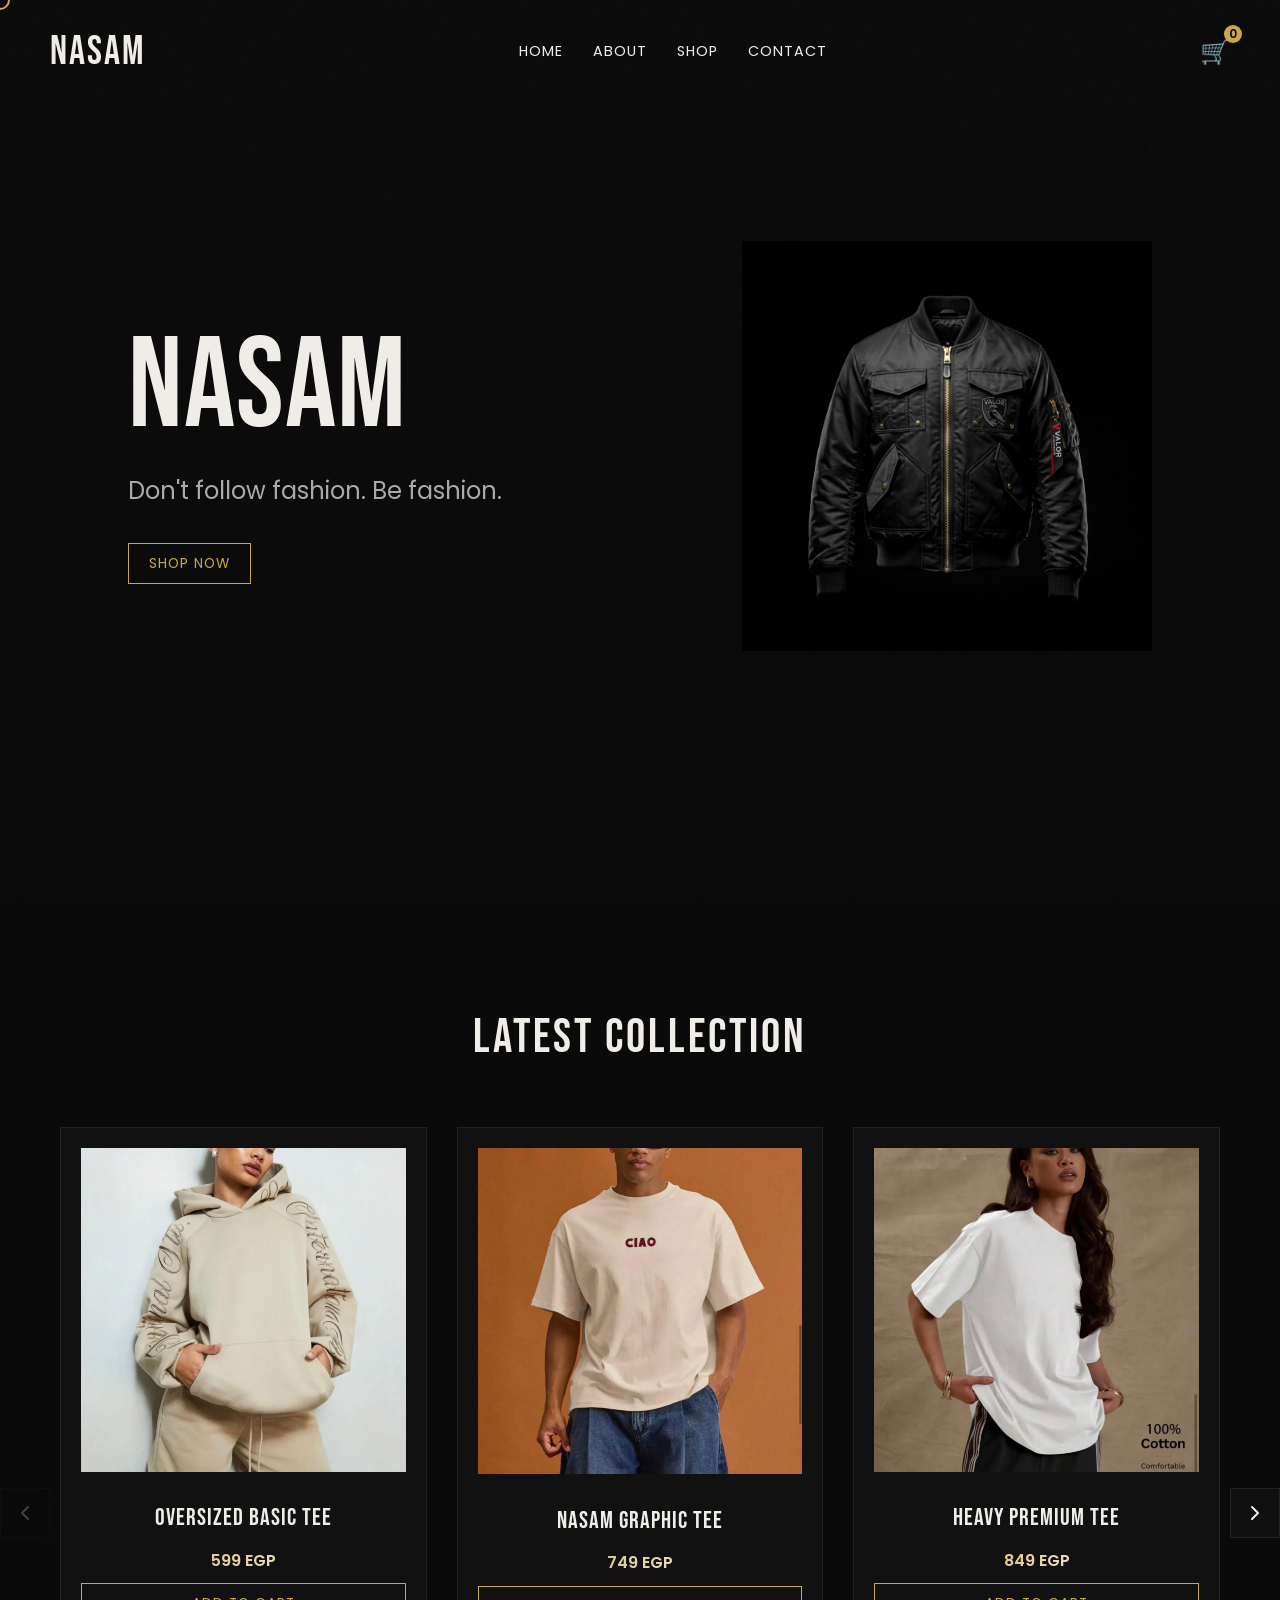
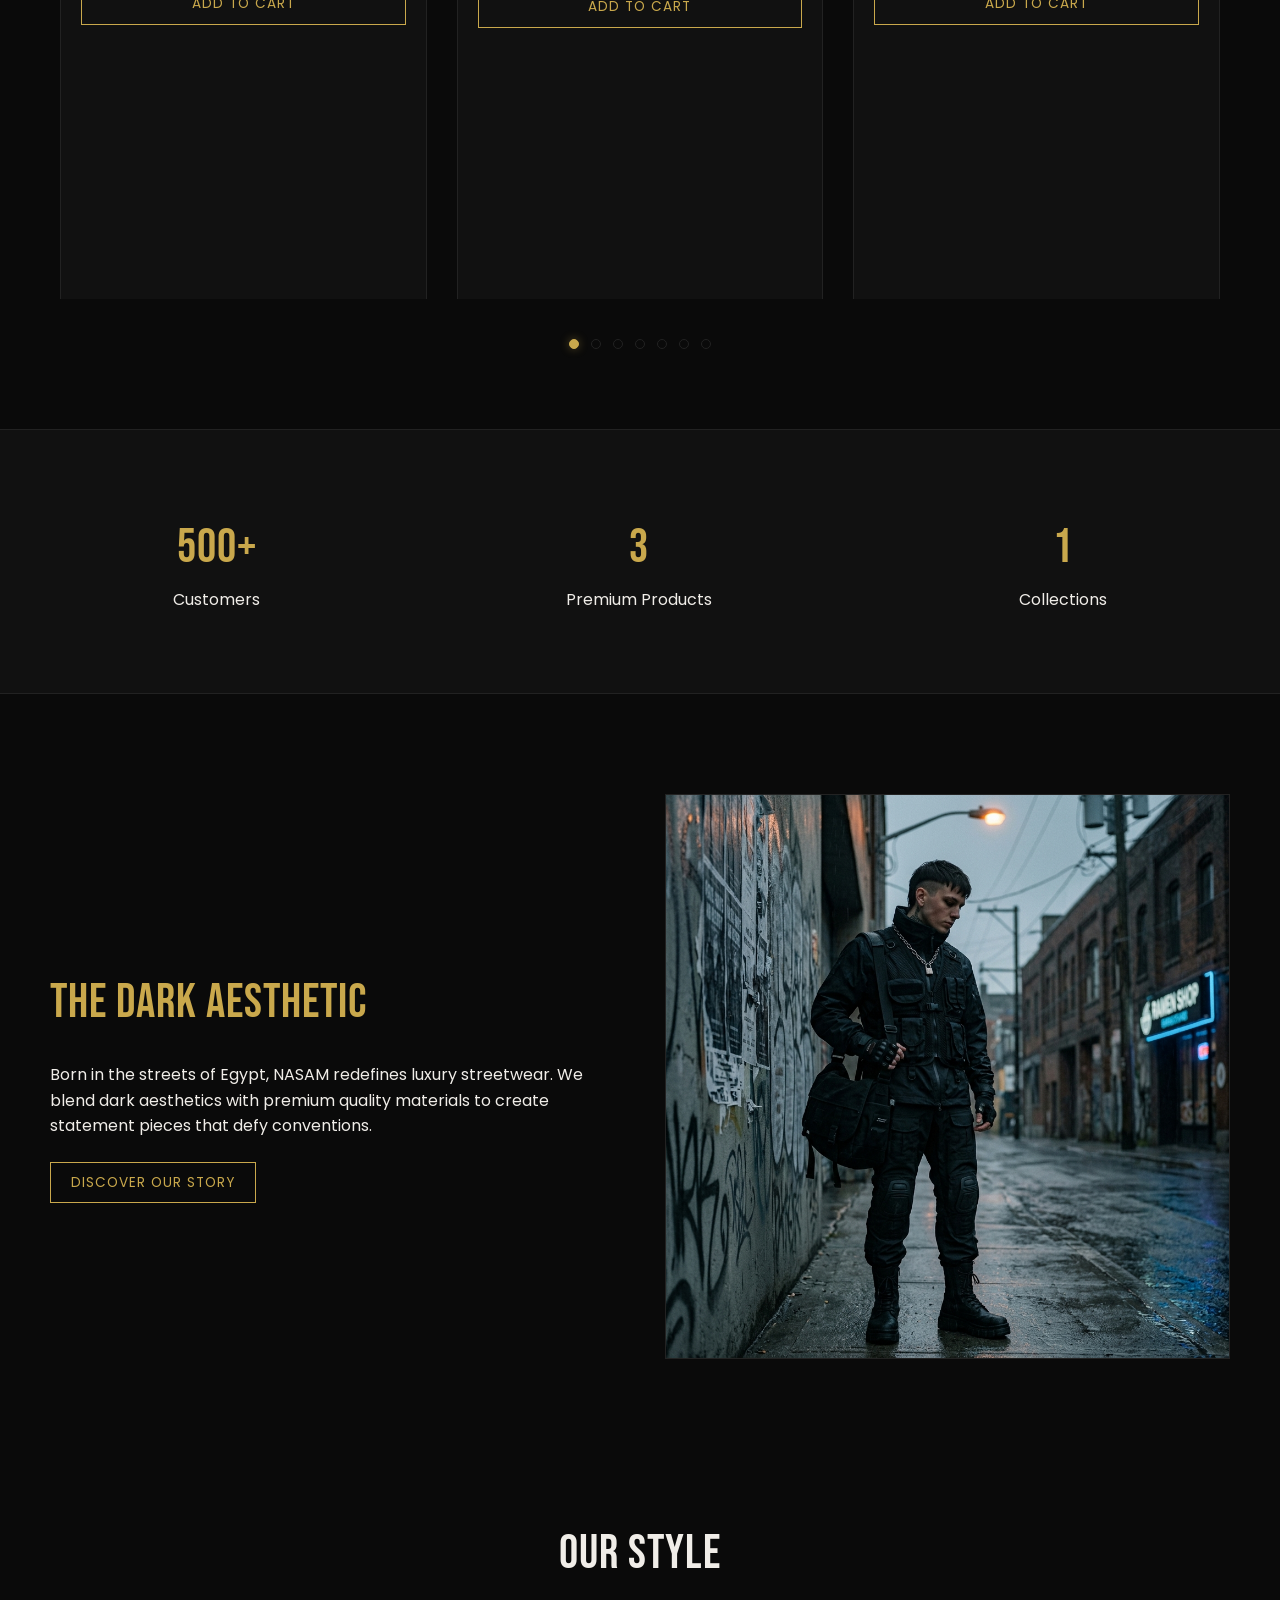
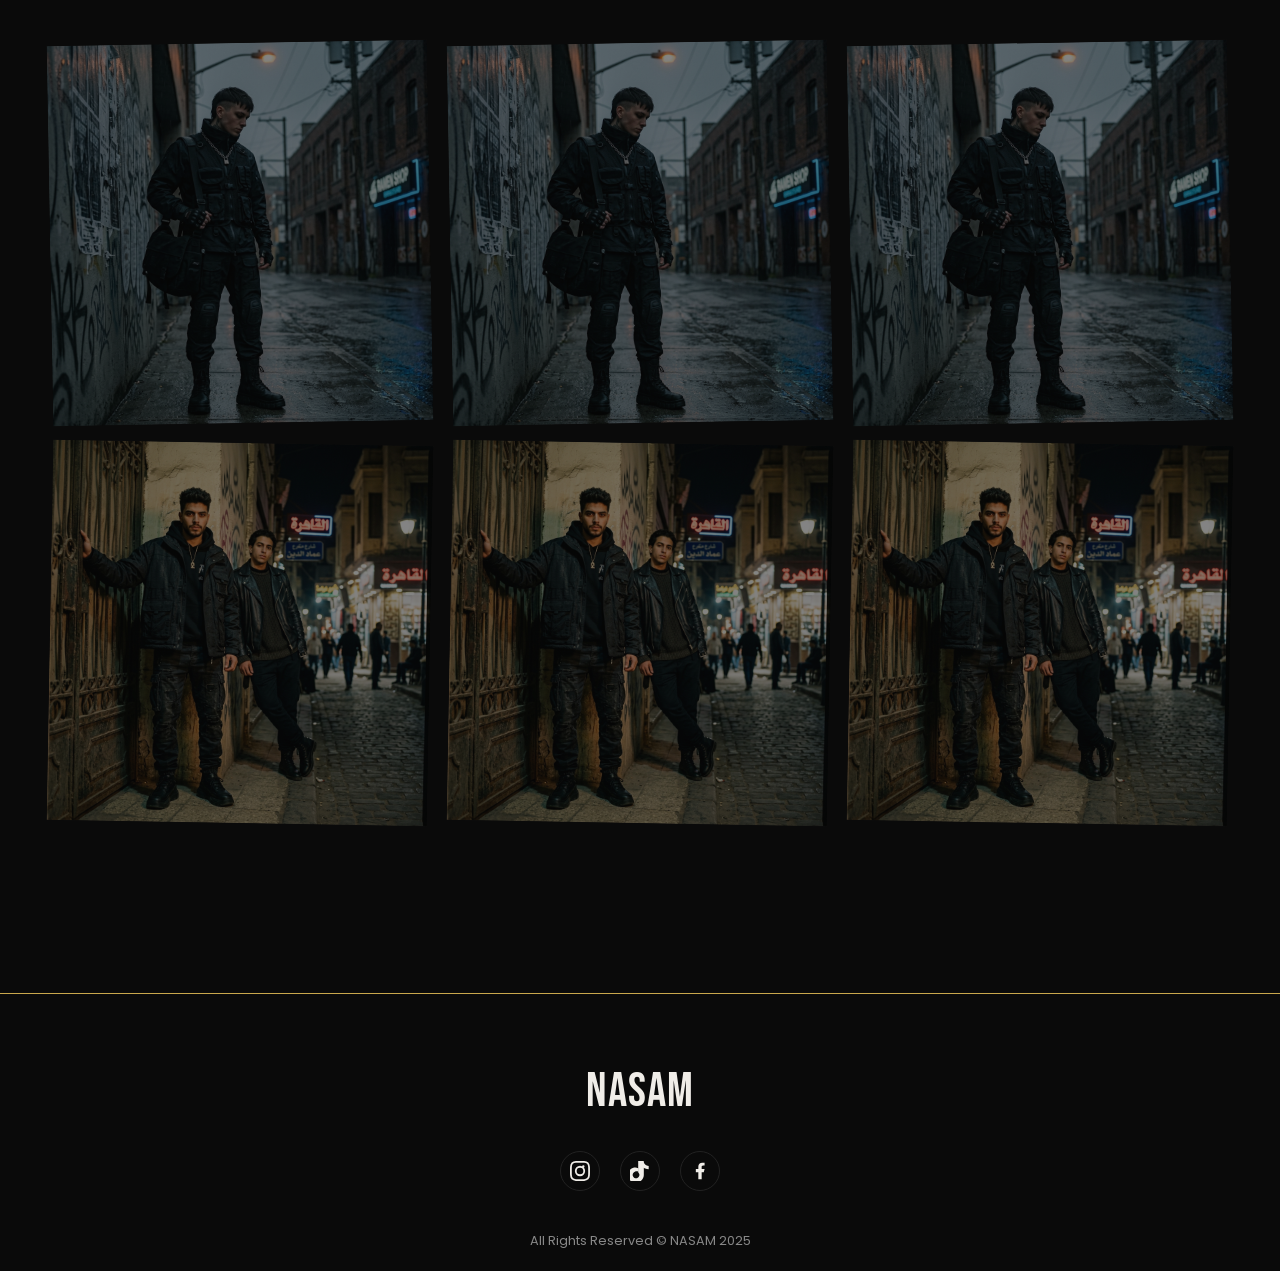
==== commit 78bb73e7: "feat: implement product details page and interactive collection carousel slider" ====
--- a/index.html
+++ b/index.html
@@ -100,6 +100,140 @@
     
     .lookbook-item:nth-child(even) { transform: rotate(1deg); }
     .lookbook-item:nth-child(odd) { transform: rotate(-1deg); }
+
+    /* ─── Latest Collection Carousel ──────────────────────────────────── */
+    .collection-section {
+      padding: 100px 0 80px;
+      max-width: 1400px;
+      margin: 0 auto;
+    }
+
+    .collection-heading {
+      text-align: center;
+      font-size: 3rem;
+      margin-bottom: 50px;
+      letter-spacing: 3px;
+    }
+
+    .carousel-wrapper {
+      position: relative;
+      display: flex;
+      align-items: center;
+      padding: 0 60px;
+    }
+
+    .carousel-viewport {
+      overflow: hidden;
+      width: 100%;
+    }
+
+    .carousel-track {
+      display: flex;
+      gap: 30px;
+      transition: transform 0.5s cubic-bezier(0.25, 0.46, 0.45, 0.94);
+      will-change: transform;
+    }
+
+    .carousel-track .product-card {
+      min-width: calc((100% - 60px) / 3);
+      max-width: calc((100% - 60px) / 3);
+      flex-shrink: 0;
+      cursor: pointer;
+      transition: transform 0.3s ease, box-shadow 0.3s ease;
+    }
+
+    .carousel-track .product-card:hover {
+      transform: translateY(-8px);
+      box-shadow: 0 20px 40px rgba(0, 0, 0, 0.4), 0 0 0 1px rgba(201, 168, 76, 0.2);
+    }
+
+    /* Arrow Buttons */
+    .carousel-arrow {
+      position: absolute;
+      top: 50%;
+      transform: translateY(-50%);
+      width: 50px;
+      height: 50px;
+      border: 1px solid var(--border);
+      background: rgba(17, 17, 17, 0.9);
+      color: var(--text);
+      display: flex;
+      align-items: center;
+      justify-content: center;
+      cursor: pointer;
+      z-index: 10;
+      transition: all 0.3s ease;
+      backdrop-filter: blur(8px);
+    }
+
+    .carousel-arrow:hover {
+      border-color: var(--accent);
+      color: var(--accent);
+      background: rgba(201, 168, 76, 0.1);
+      box-shadow: 0 0 20px rgba(201, 168, 76, 0.15);
+    }
+
+    .carousel-arrow:disabled {
+      opacity: 0.25;
+      cursor: not-allowed;
+    }
+
+    .carousel-arrow:disabled:hover {
+      border-color: var(--border);
+      color: var(--text);
+      background: rgba(17, 17, 17, 0.9);
+      box-shadow: none;
+    }
+
+    .carousel-prev { left: 0; }
+    .carousel-next { right: 0; }
+
+    /* Dot Indicators */
+    .carousel-dots {
+      display: flex;
+      justify-content: center;
+      gap: 12px;
+      margin-top: 40px;
+    }
+
+    .carousel-dot {
+      width: 10px;
+      height: 10px;
+      border: 1px solid var(--border);
+      border-radius: 50%;
+      background: transparent;
+      cursor: pointer;
+      transition: all 0.3s ease;
+      padding: 0;
+    }
+
+    .carousel-dot.active {
+      background: var(--accent);
+      border-color: var(--accent);
+      box-shadow: 0 0 10px rgba(201, 168, 76, 0.4);
+    }
+
+    .carousel-dot:hover {
+      border-color: var(--accent);
+    }
+
+    @media (max-width: 1024px) {
+      .carousel-track .product-card {
+        min-width: calc((100% - 30px) / 2);
+        max-width: calc((100% - 30px) / 2);
+      }
+      .carousel-wrapper { padding: 0 50px; }
+    }
+
+    @media (max-width: 600px) {
+      .carousel-track .product-card {
+        min-width: 100%;
+        max-width: 100%;
+      }
+      .carousel-wrapper { padding: 0 45px; }
+      .carousel-arrow { width: 38px; height: 38px; }
+      .collection-heading { font-size: 2rem; margin-bottom: 30px; }
+    }
   </style>
 </head>
 <body>
@@ -110,8 +244,8 @@
     <div class="nav-brand"><a href="index.html">NASAM</a></div>
     <div class="nav-links">
       <a href="index.html">Home</a>
+      <a href="pages/about.html">About</a>
       <a href="pages/shop.html">Shop</a>
-      <a href="pages/about.html">About</a>
       <a href="pages/contact.html">Contact</a>
     </div>
     <div class="nav-right">
@@ -135,113 +269,24 @@
     </div>
   </section>
 
-  <!-- Featured Products -->
-  <section style="padding: 100px 0;">
-    <h2 class="brand-font" style="text-align: center; font-size: 3rem; margin-bottom: 50px;">Latest Collection</h2>
-    <div class="shop-grid">
-      <!-- T-Shirts -->
-      <div class="product-card reveal" data-id="ts1">
-        <div class="product-img-wrapper">
-          <!-- Suggested: 600x800px -->
-          <img src="images/products/tshirts/0578d26e-c712-48b1-87a6-30b4931d655f.jpeg" alt="Oversized Basic Tee">
-        </div>
-        <div class="product-info">
-          <h3 class="product-title">Oversized Basic Tee</h3>
-          <span class="product-price shimmer-text">599 EGP</span>
-          <button class="btn add-to-cart">Add to Cart</button>
+  <!-- Latest Collection Carousel -->
+  <section class="collection-section reveal" id="latest-collection">
+    <h2 class="brand-font collection-heading">Latest Collection</h2>
+    <div class="carousel-wrapper">
+      <button class="carousel-arrow carousel-prev" id="carousel-prev" aria-label="Previous products">
+        <svg width="24" height="24" viewBox="0 0 24 24" fill="none" stroke="currentColor" stroke-width="2" stroke-linecap="round" stroke-linejoin="round"><polyline points="15 18 9 12 15 6"/></svg>
+      </button>
+      <div class="carousel-viewport" id="carousel-viewport">
+        <div class="carousel-track" id="carousel-track">
+          <!-- Populated by JS from PRODUCTS data -->
         </div>
       </div>
-      
-      <div class="product-card reveal" data-id="ts2">
-        <div class="product-img-wrapper">
-          <img src="images/products/tshirts/3c5f3be0-0093-4390-9868-46877b4bcb9f.jpeg" alt="NASAM Graphic Tee">
-        </div>
-        <div class="product-info">
-          <h3 class="product-title">NASAM Graphic Tee</h3>
-          <span class="product-price shimmer-text">749 EGP</span>
-          <button class="btn add-to-cart">Add to Cart</button>
-        </div>
-      </div>
-      
-      <div class="product-card reveal" data-id="ts3">
-        <div class="product-img-wrapper">
-          <img src="images/products/tshirts/7157a3c1-5c7e-4e31-adc2-62334d8f5726.jpeg" alt="Heavy Premium Tee">
-        </div>
-        <div class="product-info">
-          <h3 class="product-title">Heavy Premium Tee</h3>
-          <span class="product-price shimmer-text">849 EGP</span>
-          <button class="btn add-to-cart">Add to Cart</button>
-        </div>
-      </div>
-
-      <!-- Pants -->
-      <div class="product-card reveal" data-id="p1">
-        <div class="product-img-wrapper">
-          <img src="images/products/pants/7dbea3860ac34b82475547fa162d97b5.jpg" alt="Tactical Cargo Pants">
-        </div>
-        <div class="product-info">
-          <h3 class="product-title">Tactical Cargo Pants</h3>
-          <span class="product-price shimmer-text">1,199 EGP</span>
-          <button class="btn add-to-cart">Add to Cart</button>
-        </div>
-      </div>
-      
-      <div class="product-card reveal" data-id="p2">
-        <div class="product-img-wrapper">
-          <img src="images/products/pants/9327fe51b45af29ec1e25e6becff5bf7.jpg" alt="Premium Jogger Pants">
-        </div>
-        <div class="product-info">
-          <h3 class="product-title">Premium Jogger Pants</h3>
-          <span class="product-price shimmer-text">999 EGP</span>
-          <button class="btn add-to-cart">Add to Cart</button>
-        </div>
-      </div>
-
-      <div class="product-card reveal" data-id="p3">
-        <div class="product-img-wrapper">
-          <img src="images/products/pants/9d0a67dd61afa8cc46ed045e6b39af46.jpg" alt="Street Plaid Pants">
-        </div>
-        <div class="product-info">
-          <h3 class="product-title">Street Plaid Pants</h3>
-          <span class="product-price shimmer-text">1,099 EGP</span>
-          <button class="btn add-to-cart">Add to Cart</button>
-        </div>
-      </div>
-
-      <!-- Jackets -->
-      <div class="product-card reveal" data-id="j1">
-        <div class="product-img-wrapper">
-          <img src="images/products/jackets/06e3613f6ea71c3d3ffe346e85759129.jpg" alt="NASAM Bomber Jacket">
-        </div>
-        <div class="product-info">
-          <h3 class="product-title">NASAM Bomber Jacket</h3>
-          <span class="product-price shimmer-text">1,799 EGP</span>
-          <button class="btn add-to-cart">Add to Cart</button>
-        </div>
-      </div>
-
-      <div class="product-card reveal" data-id="j2">
-        <div class="product-img-wrapper">
-          <img src="images/products/jackets/749bfe5e7eb236b6738c7754865e1b38.jpg" alt="Double-Face Wind Jacket">
-        </div>
-        <div class="product-info">
-          <h3 class="product-title">Double-Face Wind Jacket</h3>
-          <span class="product-price shimmer-text">2,299 EGP</span>
-          <button class="btn add-to-cart">Add to Cart</button>
-        </div>
-      </div>
-
-      <div class="product-card reveal" data-id="j3">
-        <div class="product-img-wrapper">
-          <img src="images/products/jackets/f8ed4553db967bd69e9d618e5160c749.jpg" alt="Waterproof Tactical Jacket">
-        </div>
-        <div class="product-info">
-          <h3 class="product-title">Waterproof Tactical Jacket</h3>
-          <span class="product-price shimmer-text">2,099 EGP</span>
-          <button class="btn add-to-cart">Add to Cart</button>
-        </div>
-      </div>
-    </div>
+      <button class="carousel-arrow carousel-next" id="carousel-next" aria-label="Next products">
+        <svg width="24" height="24" viewBox="0 0 24 24" fill="none" stroke="currentColor" stroke-width="2" stroke-linecap="round" stroke-linejoin="round"><polyline points="9 18 15 12 9 6"/></svg>
+      </button>
+    </div>
+    <!-- Dot indicators -->
+    <div class="carousel-dots" id="carousel-dots"></div>
   </section>
 
   <!-- Stats Bar -->
@@ -323,8 +368,10 @@
     </div>
   </div>
 
+  <script src="js/products-data.js"></script>
   <script src="js/main.js"></script>
   <script src="js/animations.js"></script>
   <script src="js/cart.js"></script>
+  <script src="js/carousel.js"></script>
 </body>
 </html>
